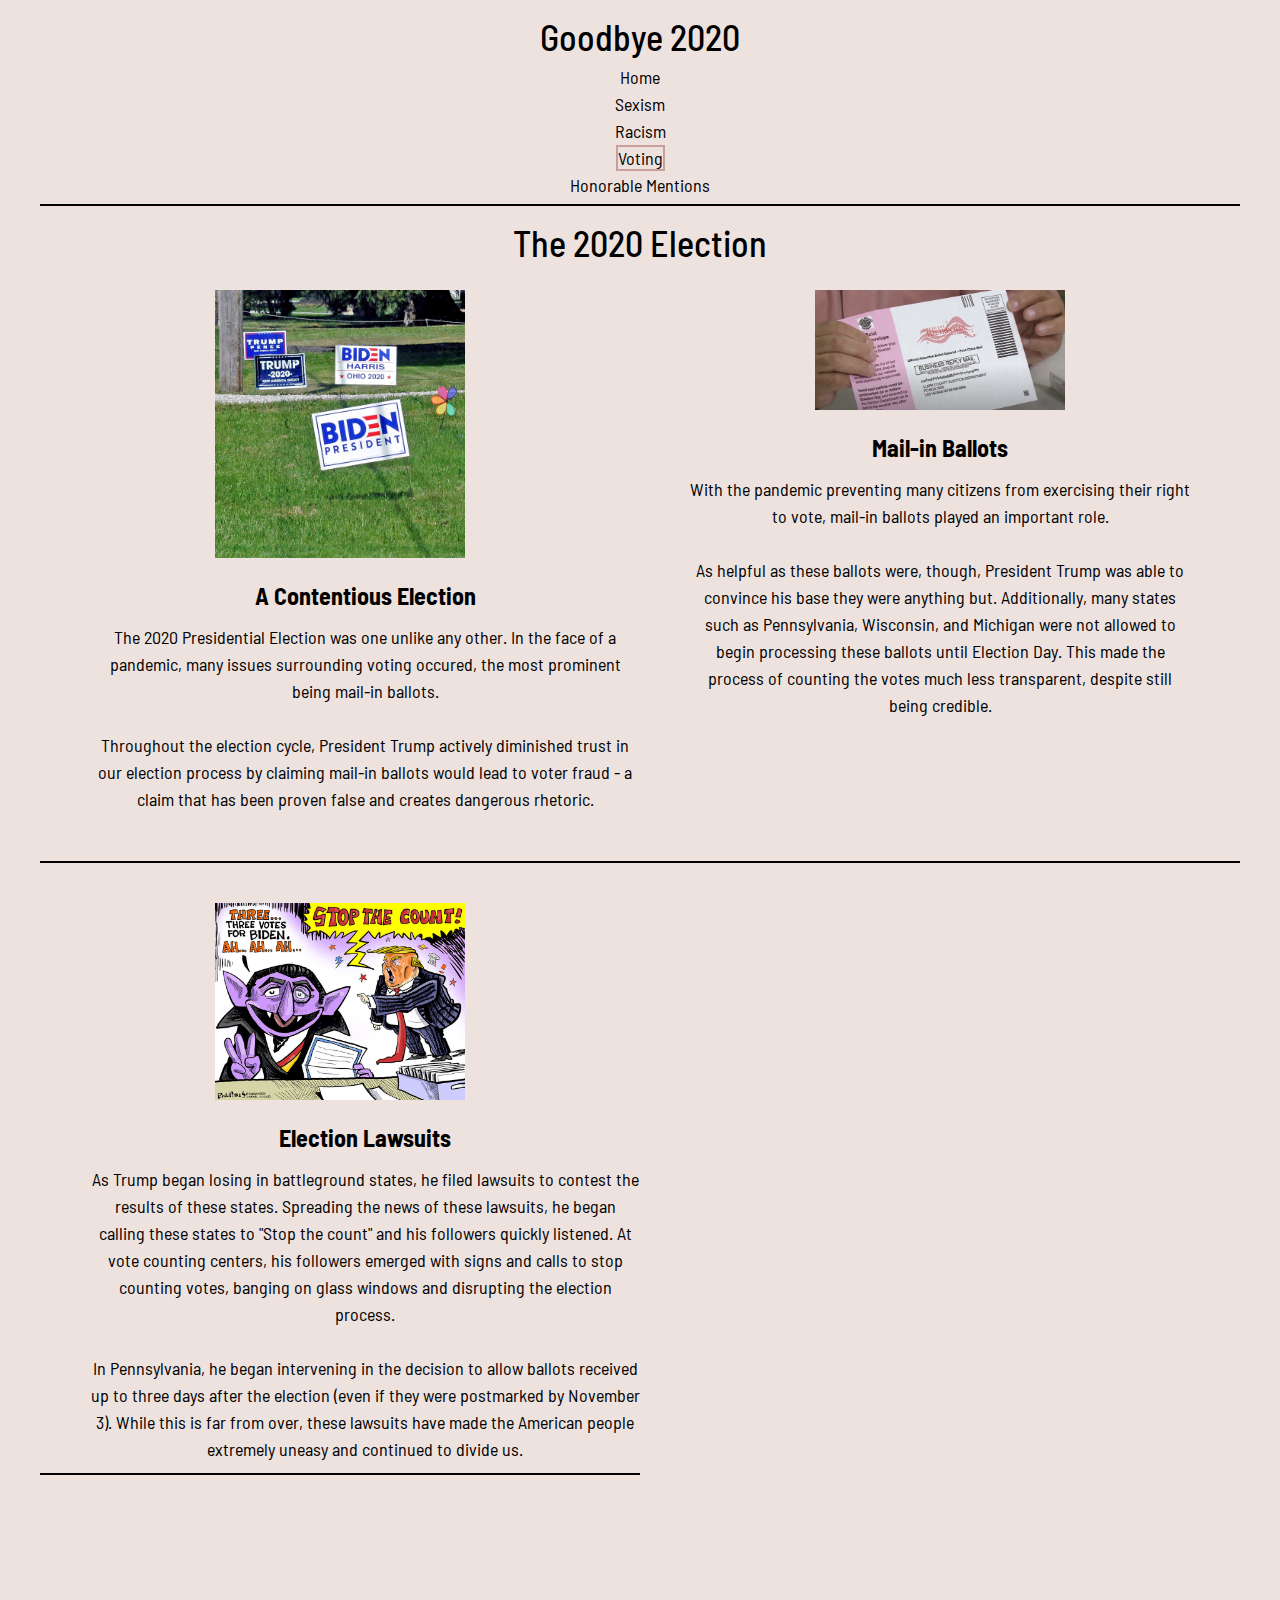
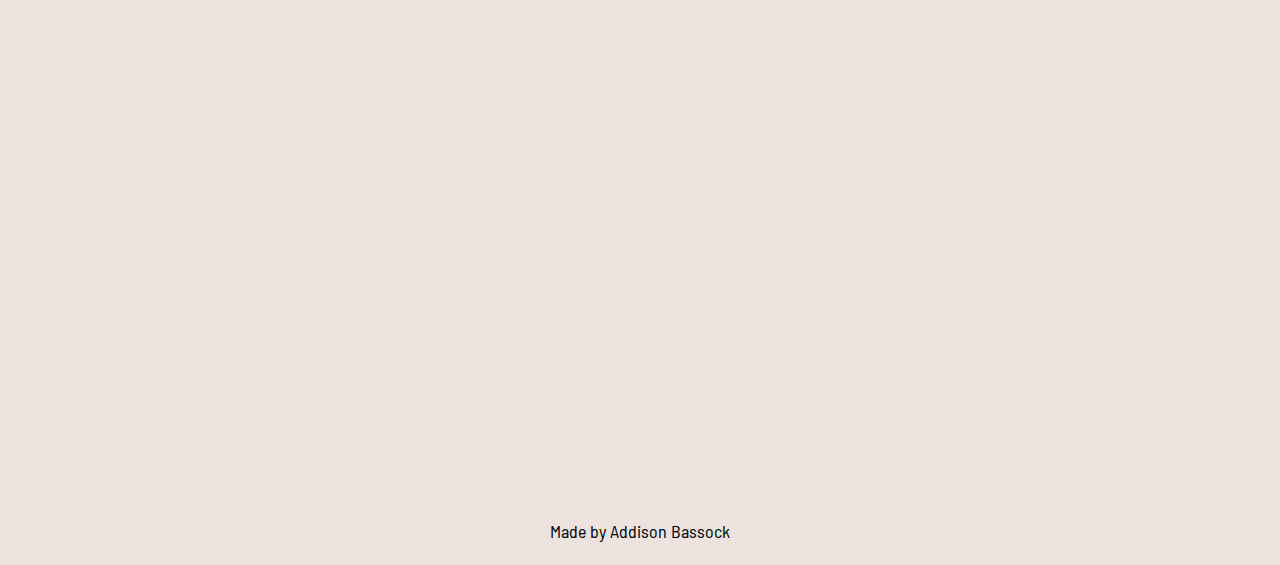
==== election.html @ f2277fe2 "Add files via upload" ====
<!DOCTYPE html>
<html lang = "en">
    <head>
        <meta charset="UTF-8">
        <meta name="viewport" content="width=device-width, initial-scale=1.0">
        <link rel = "stylesheet" href= "css/html5reset.css">
        <link rel = "stylesheet" href= "css/style.css">
        <link rel = "stylesheet" href='https://fonts.googleapis.com/css?family=Barlow Semi Condensed'>
        <title>Voting</title>
      </head>
    <body class = "election-page">
        <a class="skip" href="#skip">Skip to Main Content</a>
        <div class="election-page">
            <header>
                <div class="landing-header">
                    <h1>Goodbye 2020</h1>
                </div>
            <div class="nav">
                <nav>
                    <ul class = "nav-links">
                        <li class ="nav_item" ><a href="index.html">Home</a></li>
                        <li class ="nav_item"><a href="sexism.html">Sexism</a></li>
                        <li class ="nav_item"><a href="racism.html">Racism</a></li>
                        <li class ="nav_item"><a class="current" href="election.html">Voting</a></li>
                        <li class ="nav_item"><a href="gallery.html">Honorable Mentions</a></li>
                    </ul>
                </nav>
            </div>
            </header>
            <div class = "header" id="skip">
                <h1>The 2020 Election</h1>
            </div>
            <div class = "grid-container">
                <div class="first">
                <div class="first-image">
                    <img id = "image3" src="images/trumpvbiden.jpg" alt="trump versus biden"/>
                </div>
                <div class="first-text">
                    <h2>
                        A Contentious Election
                    </h2>
                    <p>
                        The 2020 Presidential Election was one unlike any other. In the face of a pandemic, many issues surrounding voting occured, the most prominent being mail-in ballots.
                    </p>
                    <br>
                    <p>
                        Throughout the election cycle, President Trump actively diminished trust in our election process by claiming mail-in ballots would lead to voter fraud - a claim that has been proven false and creates dangerous rhetoric.   
                    </p>
                </div>
                </div>
                <div class="second">
                <div class = "second-image">
                    <img id = "image3" src="images/mailin.png" alt="mail-in ballot"/>
                </div>
                <div class="second-text">
                    <h2>
                        Mail-in Ballots
                    </h2>
                    <p>
                        With the pandemic preventing many citizens from exercising their right to vote, mail-in ballots played an important role. 
                    </p>
                    <br>
                    <p>
                        As helpful as these ballots were, though, President Trump was able to convince his base they were anything but. Additionally, many states such as Pennsylvania, Wisconsin, and Michigan were not allowed to begin processing these ballots until Election Day. This made the process of counting the votes much less transparent, despite still being credible.  
                    </p>
                </div>
                </div>
                <div class = "third">
                <div class = "third-image">
                    <img id = "image3" src="images/stopthecount.jpg" alt="comic about election"/>
                </div>
                <div class="third-text">
                    <h2>
                        Election Lawsuits
                    </h2>
                    <p>
                        As Trump began losing in battleground states, he filed lawsuits to contest the results of these states. Spreading the news of these lawsuits, he began calling these states to "Stop the count" and his followers quickly listened. At vote counting centers, his followers emerged with signs and calls to stop counting votes, banging on glass windows and disrupting the election process.   
                    </p>
                    <br>
                    <p>
                        In Pennsylvania, he began intervening in the decision to allow ballots received up to three days after the election (even if they were postmarked by November 3). While this is far from over, these lawsuits have made the American people extremely uneasy and continued to divide us.  
                    </p>
                </div>
                </div>  
            </div>
            </div>
            <footer class = "footer-grid">
                <p>Made by Addison Bassock</p>
              </footer>
    </body>
</html>
---- css/style.css ----
html{
    scroll-behavior: smooth;
}

body{
    font-family: 'Barlow Semi Condensed';
    font-size: 18px;
    line-height: 1.5;
    color: black;
}

.home-page{
    background-color: #eee2df;
    padding-left: 20px;
    padding-right:20px;
}

.sexism-page{
    padding-left: 20px;
    padding-right:20px;
    background-color: #eee2df;
}

.racism-page{
    padding-left: 20px;
    padding-right:20px;
    background-color: #eee2df;
}

.election-page{
    padding-left: 20px;
    padding-right:20px;
    background-color: #eee2df;
}

.gallery-page{
    padding-left: 20px;
    padding-right:20px;
    background-color: #eee2df;
}

footer {
    grid-column: 1 / -1;
    padding-top: 10px;
    padding-bottom: 20px;
    text-align: center;
    margin-top: 20px;
}
.footer-grid{
    display:grid;
}

footer p{
    color: black;
}

a.skip{
    background: white;
    left: 0;
    padding: 6px;
    -webkit-transition: top 1s ease-out;
    transition: top 1s ease-out;
    z-index: 1;
    position:absolute;
    top: -40px;
  }
  
a.skip:focus{
    top: 0px;
    color: black;
    text-decoration-style: solid;
  }

h1{
    font-size: 36px;
    font-weight: 500;
    text-align: center;
    padding-top: 10px;
    
}

header{
    display: flex;
    flex-direction: column;
    align-items: center;
    text-align: center;
    position: relative;
    border-bottom: 2px solid black;
    padding-bottom: 5px;
    line-height: 1.5;
}

.nav_item a{
    color: black;
    text-decoration: none;
  }
  
.nav_item a:hover, a:focus{
    color: #c89f9c;
    transition: color 0.4s ease 0s;
}

.current{
    border: 2px solid #c89f9c;
  }

h2{
    font-size: 24px;
    padding-top: 10px;
    padding-bottom: 10px;
    text-align: center;
}

.first{
    padding-top: 10px;
    padding-bottom: 10px;
    border-bottom: 2px solid black;
}
.second{
    padding-top: 10px;
    padding-bottom:10px;
    border-bottom: 2px solid black;
}

.third{
    padding-top: 10px;
    padding-bottom:10px;
    border-bottom: 2px solid black;
}

p{
    text-align: center;
}
.gallery-home{
    display: flex;
    flex-wrap:wrap;
    flex-direction: row;
    justify-content: space-around;
}

.gallery{
    display:grid;
    grid-template-columns: 1fr 1fr;
    grid-template-rows: 1fr 1fr 1fr 1fr 1fr;
    padding-top: 10px;
    grid-column-gap: 10px;
    overflow: hidden;
  }

#image1, #image2, #image3{
    max-width: 250px;
    padding-top: 10px;
    padding-bottom: 10px;
    display: block;
    margin-left: auto;
    margin-right: auto;
  }
  
.gallery img:hover{
      opacity: 50%;
  }

.gallery-home img:hover{
    opacity: 50%;
}
  
  
.gallery div{
    overflow: hidden;
}

.gallery-home div{
    overflow:hidden;
}
  
.gallery>img{
    max-width: 400px;
    justify-self: center;
    padding: 10px;
  }

.gallery-home>img{
    width: 400px;
    height: 400px;
    justify-self: center;
    padding: 10px;
  }

.inquiries{
    font-size: 20px;
}
input[type = "text"]{
    width: 100%;
    padding: 10px;
    box-sizing: border-box;
    border: 2px solid #3d405b;
    background-color: white;
}

input[type = "email"]{
    width: 100%;
    padding: 10px;
    box-sizing: border-box;
    border: 2px solid #3d405b;
    background-color: white;
}


input[type = "submit"]{
    padding: 8px 16px;
    font-family: "Barlow Semi Condensed";
    font-size: 16px;
    margin: 20px 1px;
    text-align: left;
    border: 2px solid #3d405b;
    background-color: #3d405b;
    color: white;
}

fieldset{
    text-align: left;
    line-height: 2;
    margin: 10px 30px;
    font-size: 20px;
    border-bottom: 2px solid black;
  }

  

@media screen and (min-width:800px){
.grid-container{
    display:grid;
    grid-template-columns: 1fr 1fr;
    grid-template-rows: 1fr 1fr 1fr;
    grid-row-gap: 20px;
}
.first-image{
    grid-column: 2;
    grid-row: 1;
}

.first-image img:hover{
    opacity: 50%;
}

.first-text{
    grid-column: 1;
    grid-row: 1;
    margin-left: 50px;
    border-bottom: none;
}
.second-image{
    grid-column: 1;
    grid-row: 2;
}

.second-image img:hover{
    opacity: 50%;
}

.second-text{
    grid-column: 2;
    grid-row: 2;
    margin-right: 50px;
    margin-left: 50px;
    border-bottom: none;
}
.third-image{
    grid-column: 2;
    grid-row: 3;
}

.third-image img:hover{
    opacity: 50%;
}

.third-text{
    grid-column: 1;
    grid-row: 3;
    margin-left: 50px;
    border-bottom: none
}
}

@media (prefers-reduced-motion: reduce){
    #logo{
      animation:none;
    }
  }
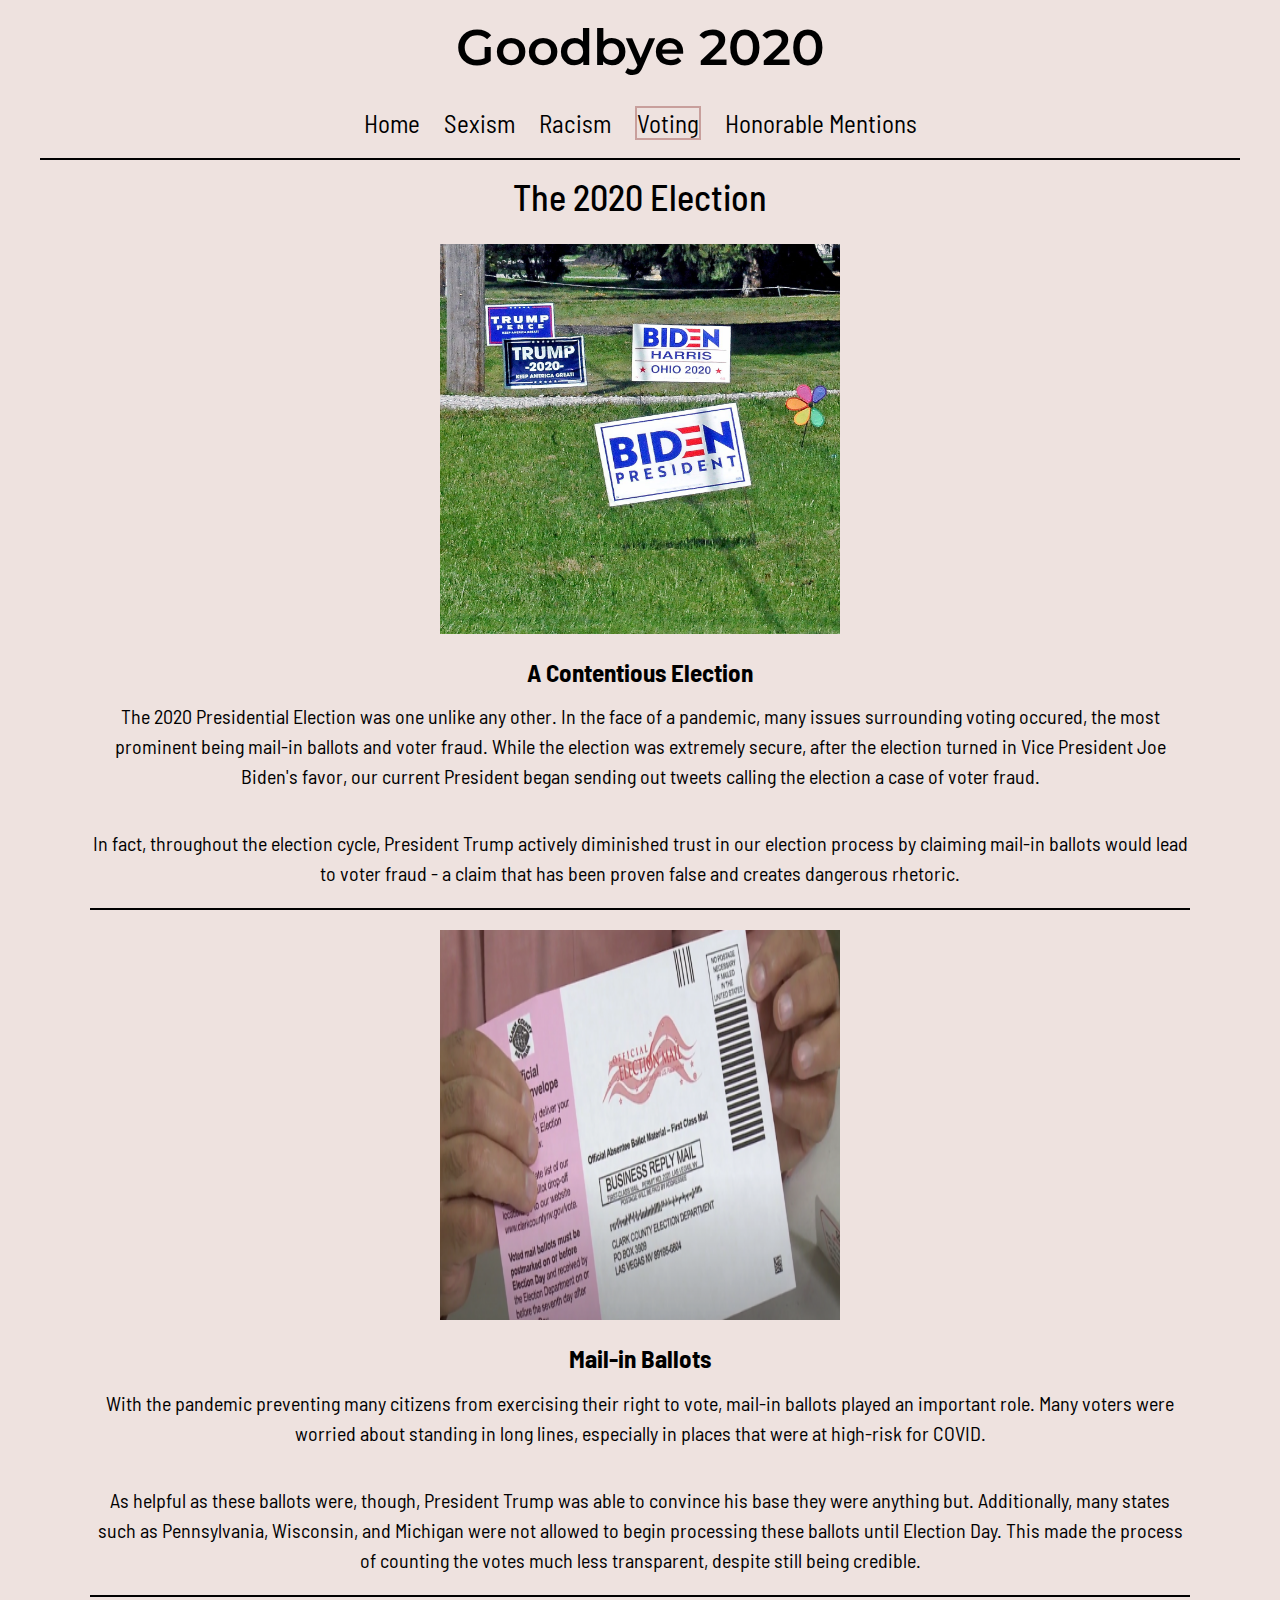
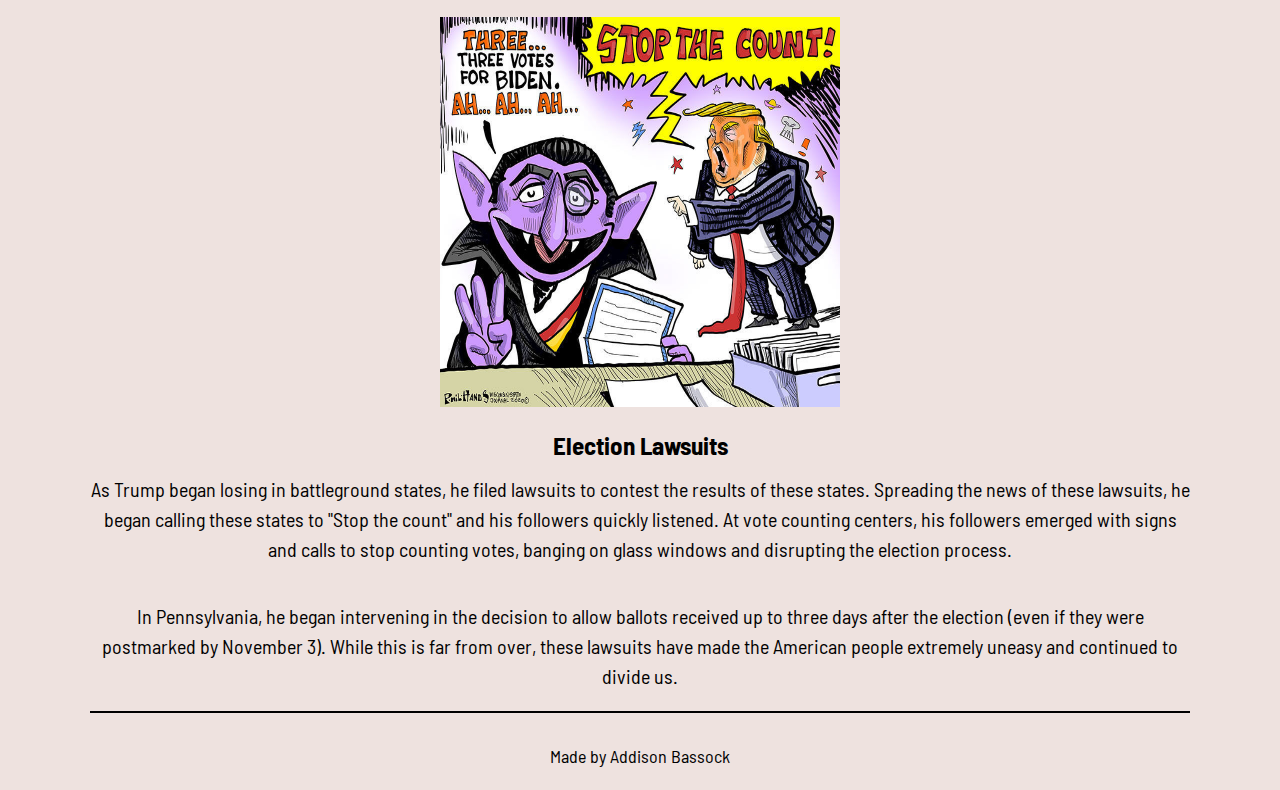
==== commit c45a86d7: "fixed font and added a picture" ====
--- a/election.html
+++ b/election.html
@@ -6,6 +6,7 @@
         <link rel = "stylesheet" href= "css/html5reset.css">
         <link rel = "stylesheet" href= "css/style.css">
         <link rel = "stylesheet" href='https://fonts.googleapis.com/css?family=Barlow Semi Condensed'>
+        <link rel = "stylesheet" href='https://fonts.googleapis.com/css?family=Montserrat'>
         <title>Voting</title>
       </head>
     <body class = "election-page">
@@ -40,11 +41,11 @@
                         A Contentious Election
                     </h2>
                     <p>
-                        The 2020 Presidential Election was one unlike any other. In the face of a pandemic, many issues surrounding voting occured, the most prominent being mail-in ballots.
+                        The 2020 Presidential Election was one unlike any other. In the face of a pandemic, many issues surrounding voting occured, the most prominent being mail-in ballots and voter fraud. While the election was extremely secure, after the election turned in Vice President Joe Biden's favor, our current President began sending out tweets calling the election a case of voter fraud.
                     </p>
                     <br>
                     <p>
-                        Throughout the election cycle, President Trump actively diminished trust in our election process by claiming mail-in ballots would lead to voter fraud - a claim that has been proven false and creates dangerous rhetoric.   
+                        In fact, throughout the election cycle, President Trump actively diminished trust in our election process by claiming mail-in ballots would lead to voter fraud - a claim that has been proven false and creates dangerous rhetoric.   
                     </p>
                 </div>
                 </div>
@@ -57,7 +58,7 @@
                         Mail-in Ballots
                     </h2>
                     <p>
-                        With the pandemic preventing many citizens from exercising their right to vote, mail-in ballots played an important role. 
+                        With the pandemic preventing many citizens from exercising their right to vote, mail-in ballots played an important role. Many voters were worried about standing in long lines, especially in places that were at high-risk for COVID. 
                     </p>
                     <br>
                     <p>
--- a/css/style.css
+++ b/css/style.css
@@ -8,7 +8,11 @@
     line-height: 1.5;
     color: black;
 }
-
+.landing-header h1{
+    font-size: 50px;
+    font-family: 'Montserrat';
+    font-weight: 600;
+}
 .home-page{
     background-color: #eee2df;
     padding-left: 20px;
@@ -63,13 +67,13 @@
     z-index: 1;
     position:absolute;
     top: -40px;
-  }
-  
+}
+
 a.skip:focus{
     top: 0px;
     color: black;
     text-decoration-style: solid;
-  }
+}
 
 h1{
     font-size: 36px;
@@ -79,17 +83,21 @@
     
 }
 
-header{
+.landing-header{
     display: flex;
     flex-direction: column;
     align-items: center;
     text-align: center;
-    position: relative;
+    line-height: 1.5;
+}
+.nav{
+    display:flex;
+    flex-direction:column;
+    align-items: center;
+    text-align: center;
     border-bottom: 2px solid black;
     padding-bottom: 5px;
-    line-height: 1.5;
-}
-
+}
 .nav_item a{
     color: black;
     text-decoration: none;
@@ -134,28 +142,30 @@
 .gallery-home{
     display: flex;
     flex-wrap:wrap;
-    flex-direction: row;
+    flex-direction: column;
     justify-content: space-around;
 }
 
 .gallery{
     display:grid;
-    grid-template-columns: 1fr 1fr;
-    grid-template-rows: 1fr 1fr 1fr 1fr 1fr;
+    grid-template-columns: 1fr;
+    grid-template-rows: 1fr 1fr 1fr 1fr 1fr 1fr 1fr 1fr 1fr;
     padding-top: 10px;
     grid-column-gap: 10px;
     overflow: hidden;
+    border-bottom: 2px solid black;
   }
 
 #image1, #image2, #image3{
-    max-width: 250px;
+    width: 280px;
+    height:270px;
     padding-top: 10px;
     padding-bottom: 10px;
     display: block;
     margin-left: auto;
     margin-right: auto;
   }
-  
+
 .gallery img:hover{
       opacity: 50%;
   }
@@ -212,9 +222,22 @@
     font-size: 16px;
     margin: 20px 1px;
     text-align: left;
-    border: 2px solid #3d405b;
+    border: 2px;
     background-color: #3d405b;
     color: white;
+    -webkit-animation-name: form; 
+    -webkit-animation-duration: 4s;
+    animation-name: form;
+    animation-duration: 7s;
+    animation-iteration-count: infinite;
+}
+
+@keyframes form{
+    0% {background-color:#3d405b;}
+    33% {background-color:#EB6D80;}
+    66% {background-color:#FFAA83;}
+    100% {background-color:#3d405b;}
+
 }
 
 fieldset{
@@ -225,66 +248,179 @@
     border-bottom: 2px solid black;
   }
 
-  
-
-@media screen and (min-width:800px){
-.grid-container{
-    display:grid;
-    grid-template-columns: 1fr 1fr;
-    grid-template-rows: 1fr 1fr 1fr;
-    grid-row-gap: 20px;
-}
-.first-image{
-    grid-column: 2;
-    grid-row: 1;
-}
-
-.first-image img:hover{
-    opacity: 50%;
-}
-
-.first-text{
-    grid-column: 1;
-    grid-row: 1;
-    margin-left: 50px;
-    border-bottom: none;
-}
-.second-image{
-    grid-column: 1;
-    grid-row: 2;
-}
-
-.second-image img:hover{
-    opacity: 50%;
-}
-
-.second-text{
-    grid-column: 2;
-    grid-row: 2;
-    margin-right: 50px;
-    margin-left: 50px;
-    border-bottom: none;
-}
-.third-image{
-    grid-column: 2;
-    grid-row: 3;
-}
-
-.third-image img:hover{
-    opacity: 50%;
-}
-
-.third-text{
-    grid-column: 1;
-    grid-row: 3;
-    margin-left: 50px;
-    border-bottom: none
+/* Tablet */
+@media screen and (min-width: 768px) and (max-width: 1024px){
+    .gallery-home{
+        display: flex;
+        flex-wrap:wrap;
+        flex-direction: row;
+        justify-content: space-around;
+    }
+
+    #image1, #image2, #image3{
+        width: 300px;
+        height:290px;
+        padding-top: 10px;
+        padding-bottom: 10px;
+        display: block;
+        margin-left: auto;
+        margin-right: auto;
+      }
+
+    .gallery{
+        display:grid;
+        grid-template-columns: 1fr 1fr;
+        grid-template-rows: 1fr 1fr 1fr 1fr 1fr;
+        padding-top: 10px;
+        grid-column-gap: 10px;
+        overflow: hidden;
+}
+
+.gallery>img{
+        max-width: 400px;
+        justify-self: space-between;
+        padding: 10px;
+}
+
+.nav_item{
+        display: inline-block;
+        padding: 10px;
+        margin-top: 10px;
+        font-size: 18px;
+}
+
+/* For the first section on each page */
+.first{
+    margin-right: 50px;
+    margin-left:50px;
+}
+.first-text h2{
+    font-size: 23px;
+}
+.first-text p{
+    font-size: 20px;
+    padding-bottom: 10px;
+}
+
+/* For the second section on each page */
+.second{
+    margin-right: 50px;
+    margin-left:50px;
+}
+.second-text h2{
+    font-size: 23px;
+}
+.second-text p{
+    font-size: 20px;
+    padding-bottom: 10px;
+}
+
+/* For the third section on each page */
+.third{
+    margin-right: 50px;
+    margin-left:50px;
+}
+.third-text h2{
+    font-size: 23px;
+}
+.third-text p{
+    font-size: 20px;
+    padding-bottom: 10px;
+}
+
+}
+/* Desktop */
+@media screen and (min-width:1024px){
+.gallery{
+        grid-template-columns: 1fr 1fr 1fr;
+        grid-template-rows: 1fr 1fr 1fr;
+        padding-top: 10px;
+        grid-column-gap: 10px;
+        overflow: hidden;
+}
+
+.gallery>img{
+        max-width: 400px;
+        justify-self: space-between;
+        padding: 10px;
+}
+
+.landing-header{
+    flex-direction: column;
+    align-content:center;
+    text-align:center;
+}
+.nav_item{
+    display: inline-block;
+    padding: 10px;
+    margin-top: 10px;
+    font-size: 25px;
+}
+
+.gallery-home{
+    display: flex;
+    flex-wrap:wrap;
+    flex-direction: row;
+    justify-content: space-around;
+}
+
+#image1, #image2, #image3{
+    width: 400px;
+    height:390px;
+    padding-top: 10px;
+    padding-bottom: 10px;
+    display: block;
+    margin-left: auto;
+    margin-right: auto;
+  }
+
+/* For the first section on each page */
+.first{
+    margin-right: 50px;
+    margin-left:50px;
+}
+.first-text h2{
+    font-size: 25px;
+}
+.first-text p{
+    font-size: 20px;
+    padding-bottom: 10px;
+}
+/* For the second section on each page */
+.second{
+    margin-right: 50px;
+    margin-left:50px;
+}
+.second-text h2{
+    font-size: 25px;
+}
+.second-text p{
+    font-size: 20px;
+    padding-bottom: 10px;
+}
+/* For the third section on each page */
+.third{
+    margin-right: 50px;
+    margin-left:50px;
+}
+.third-text h2{
+    font-size: 25px;
+}
+.third-text p{
+    font-size: 20px;
+    padding-bottom: 10px;
+}
+
+.introduction{
+    font-size: 20px;
 }
 }
 
 @media (prefers-reduced-motion: reduce){
-    #logo{
+    form{
       animation:none;
+
+
     }
   }
 
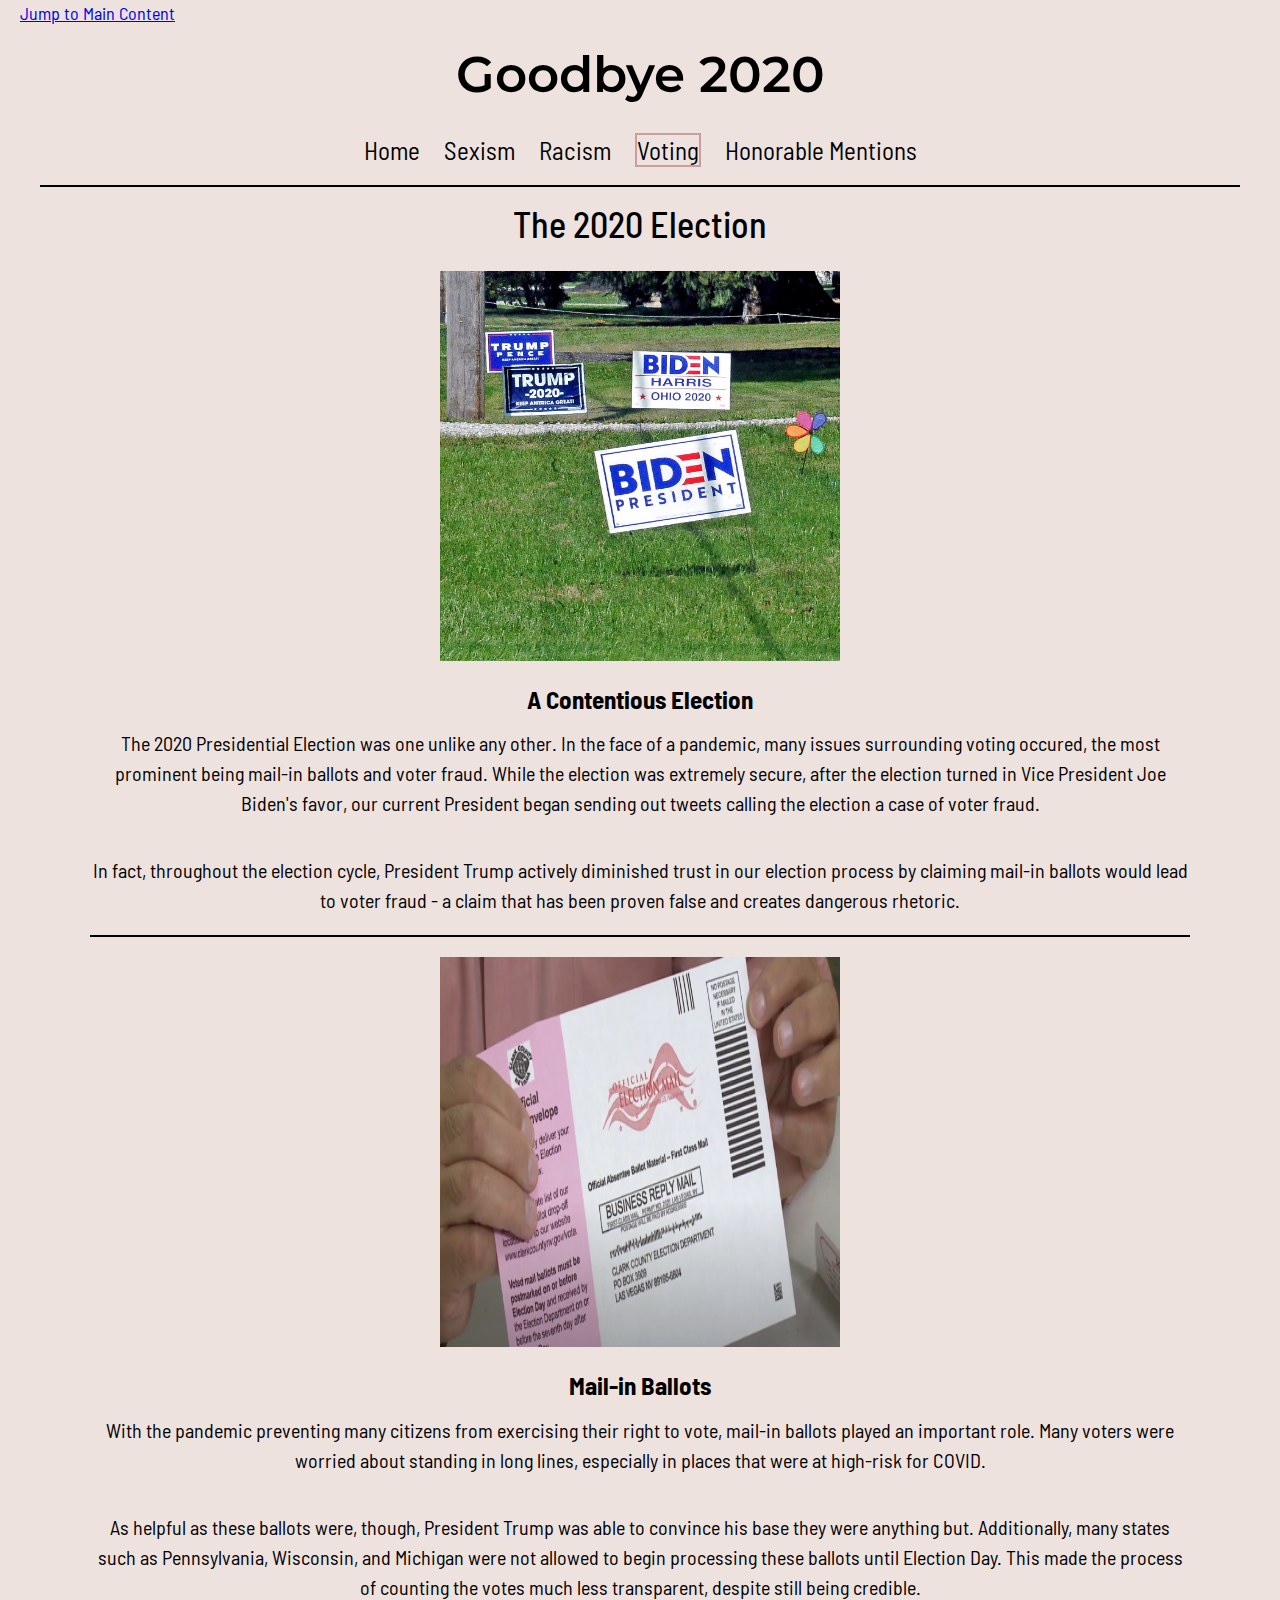
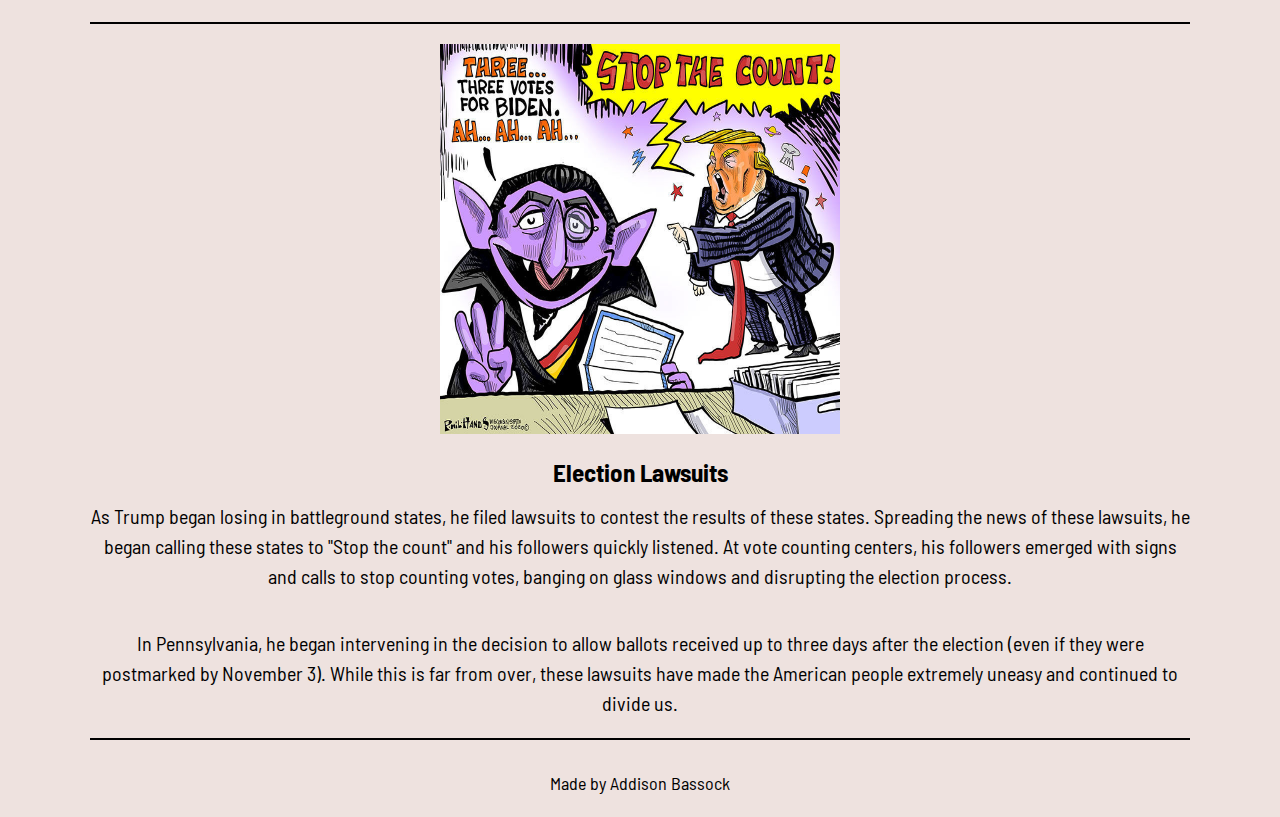
==== commit 423b41a6: "changed skip" ====
--- a/election.html
+++ b/election.html
@@ -10,7 +10,7 @@
         <title>Voting</title>
       </head>
     <body class = "election-page">
-        <a class="skip" href="#skip">Skip to Main Content</a>
+        <div class="skip"><a href="#main">Jump to Main Content</a></div>
         <div class="election-page">
             <header>
                 <div class="landing-header">
@@ -28,7 +28,7 @@
                 </nav>
             </div>
             </header>
-            <div class = "header" id="skip">
+            <div class = "header" id="main">
                 <h1>The 2020 Election</h1>
             </div>
             <div class = "grid-container">
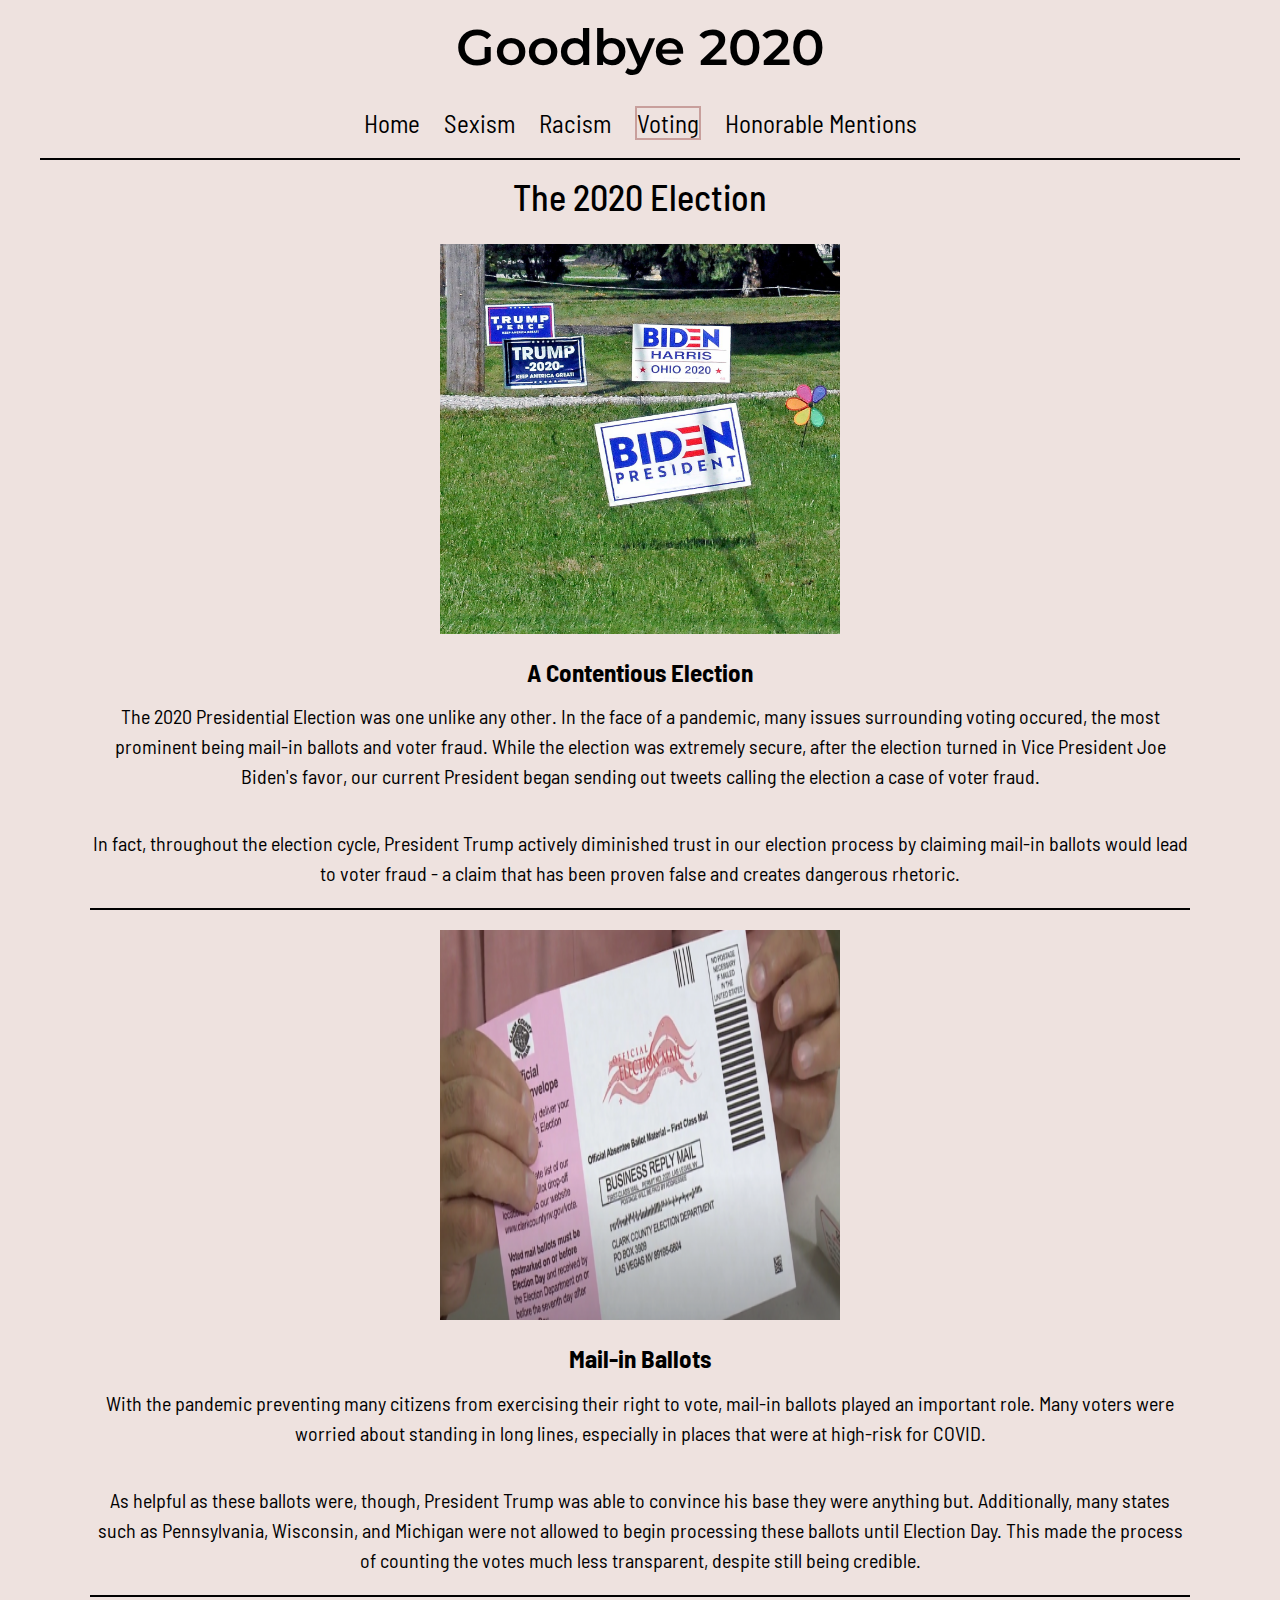
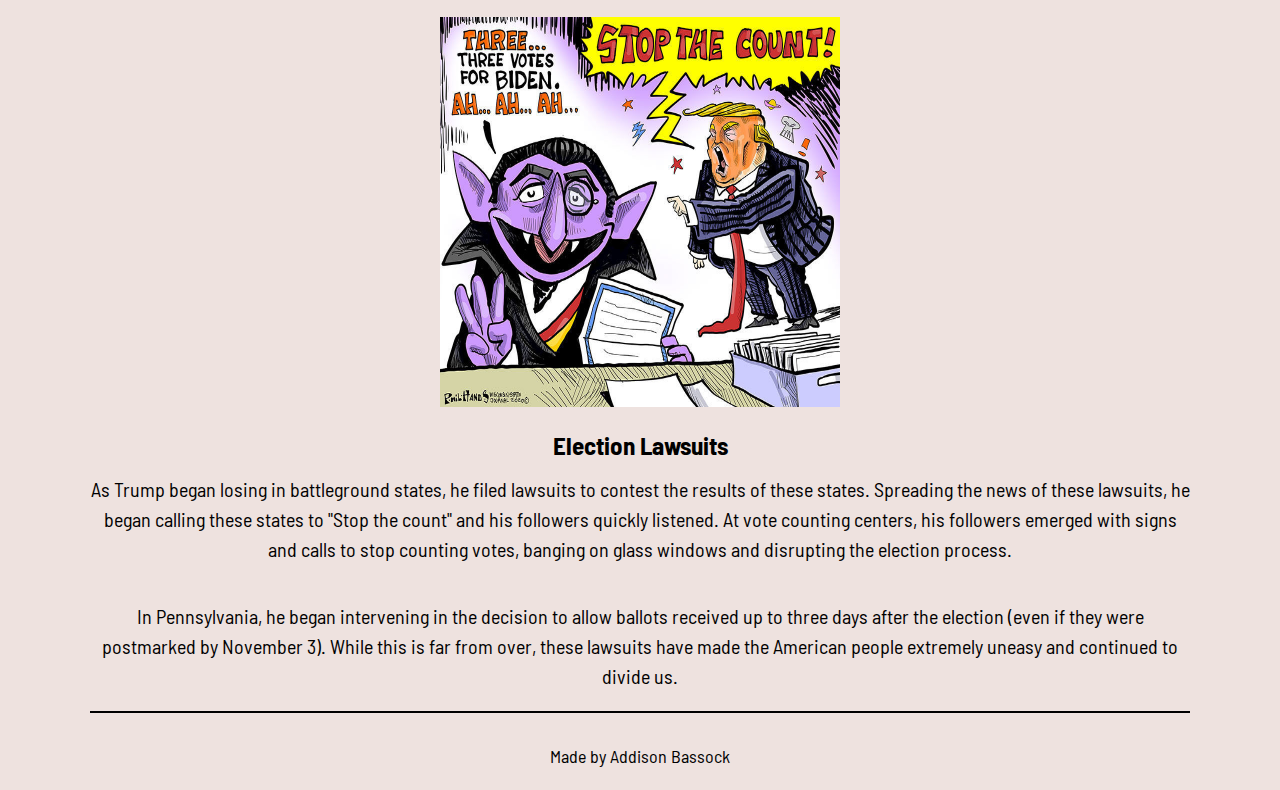
==== commit 3e5dea99: "changed logo and colors" ====
--- a/election.html
+++ b/election.html
@@ -7,6 +7,7 @@
         <link rel = "stylesheet" href= "css/style.css">
         <link rel = "stylesheet" href='https://fonts.googleapis.com/css?family=Barlow Semi Condensed'>
         <link rel = "stylesheet" href='https://fonts.googleapis.com/css?family=Montserrat'>
+        <link rel="shortcut icon" type="image/png" href="images/addison.png"/>
         <title>Voting</title>
       </head>
     <body class = "election-page">
--- a/css/style.css
+++ b/css/style.css
@@ -58,7 +58,7 @@
     color: black;
 }
 
-a.skip{
+.skip a{
     background: white;
     left: 0;
     padding: 6px;
@@ -69,7 +69,7 @@
     top: -40px;
 }
 
-a.skip:focus{
+.skip a:focus{
     top: 0px;
     color: black;
     text-decoration-style: solid;
@@ -157,6 +157,16 @@
   }
 
 #image1, #image2, #image3{
+    width: 280px;
+    height:270px;
+    padding-top: 10px;
+    padding-bottom: 10px;
+    display: block;
+    margin-left: auto;
+    margin-right: auto;
+  }
+
+  .img1, .img2, .img3, .img4, .img5, .img6, .img7, .img8, .img9{
     width: 280px;
     height:270px;
     padding-top: 10px;
@@ -235,8 +245,8 @@
 @keyframes form{
     0% {background-color:#3d405b;}
     33% {background-color:#EB6D80;}
-    66% {background-color:#FFAA83;}
-    100% {background-color:#3d405b;}
+    66% {background-color:#3d405b ;}
+    100% {background-color:#EB6D80;}
 
 }
 
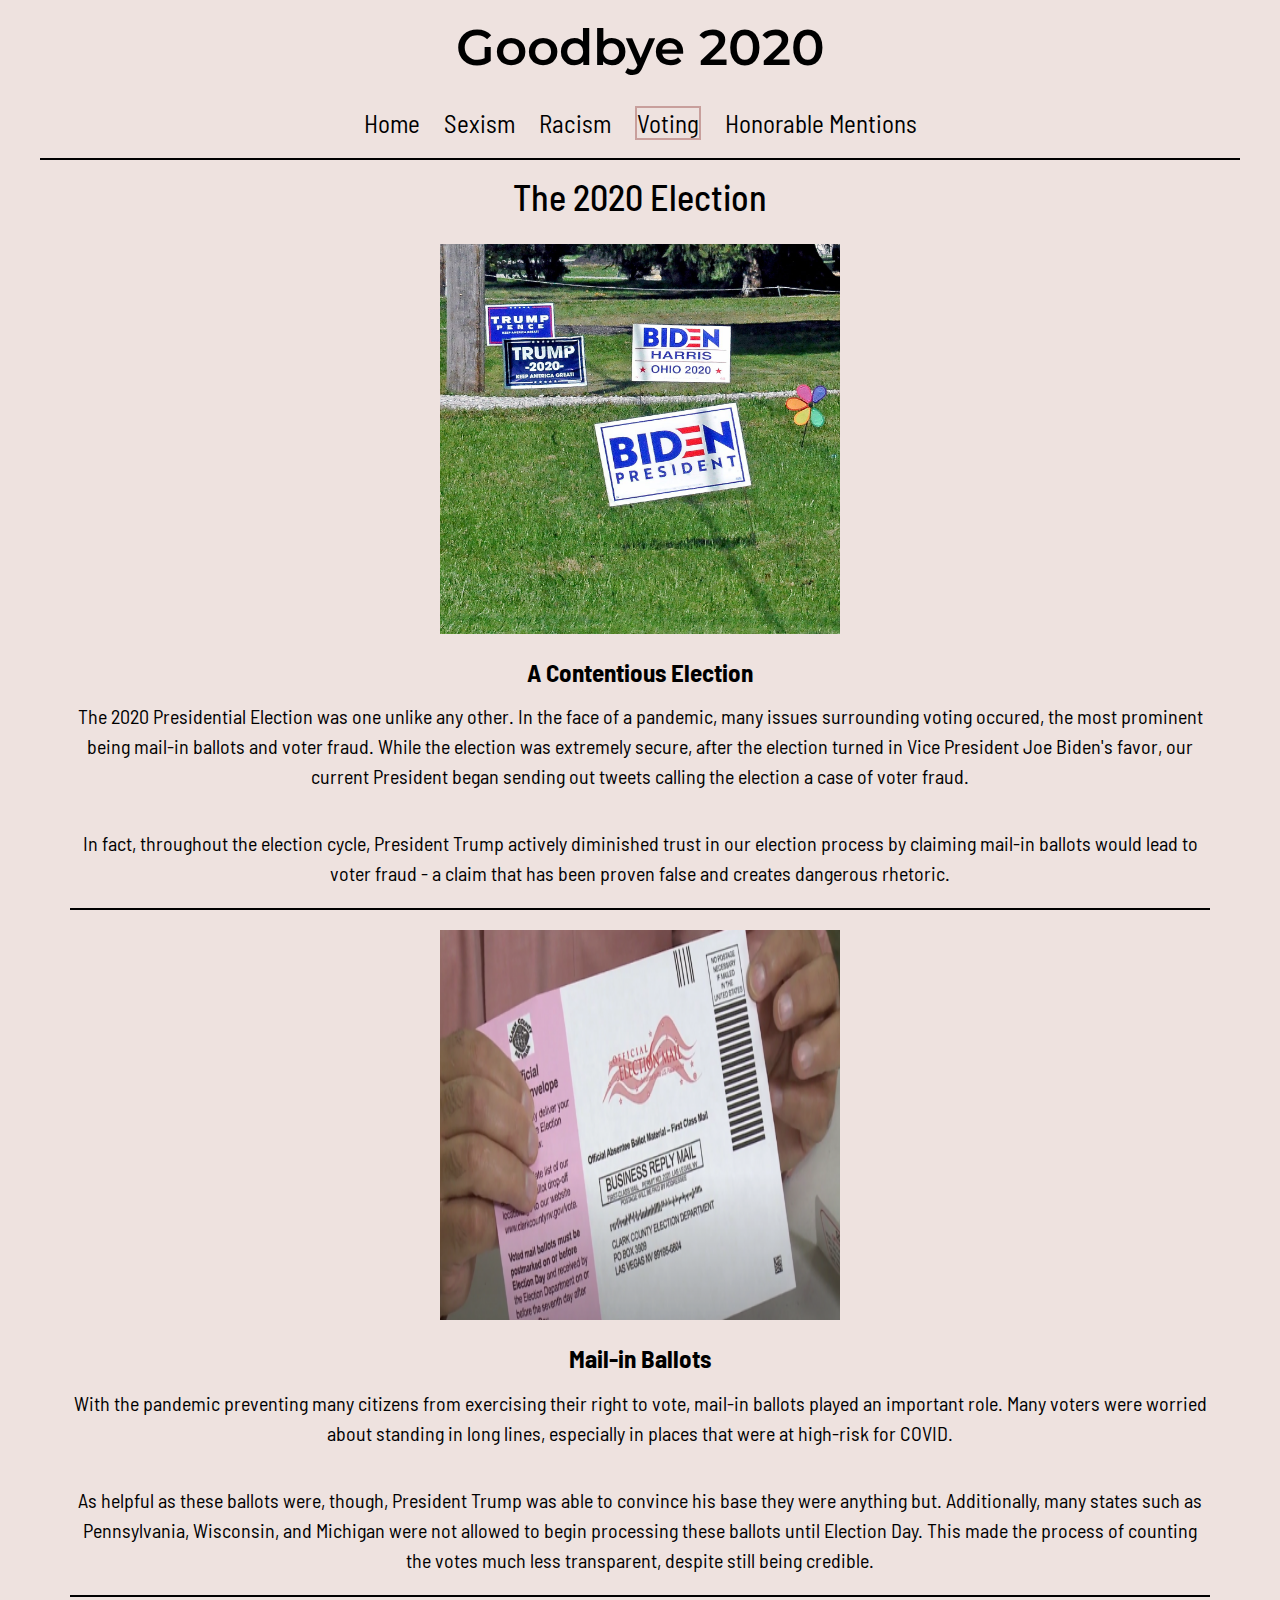
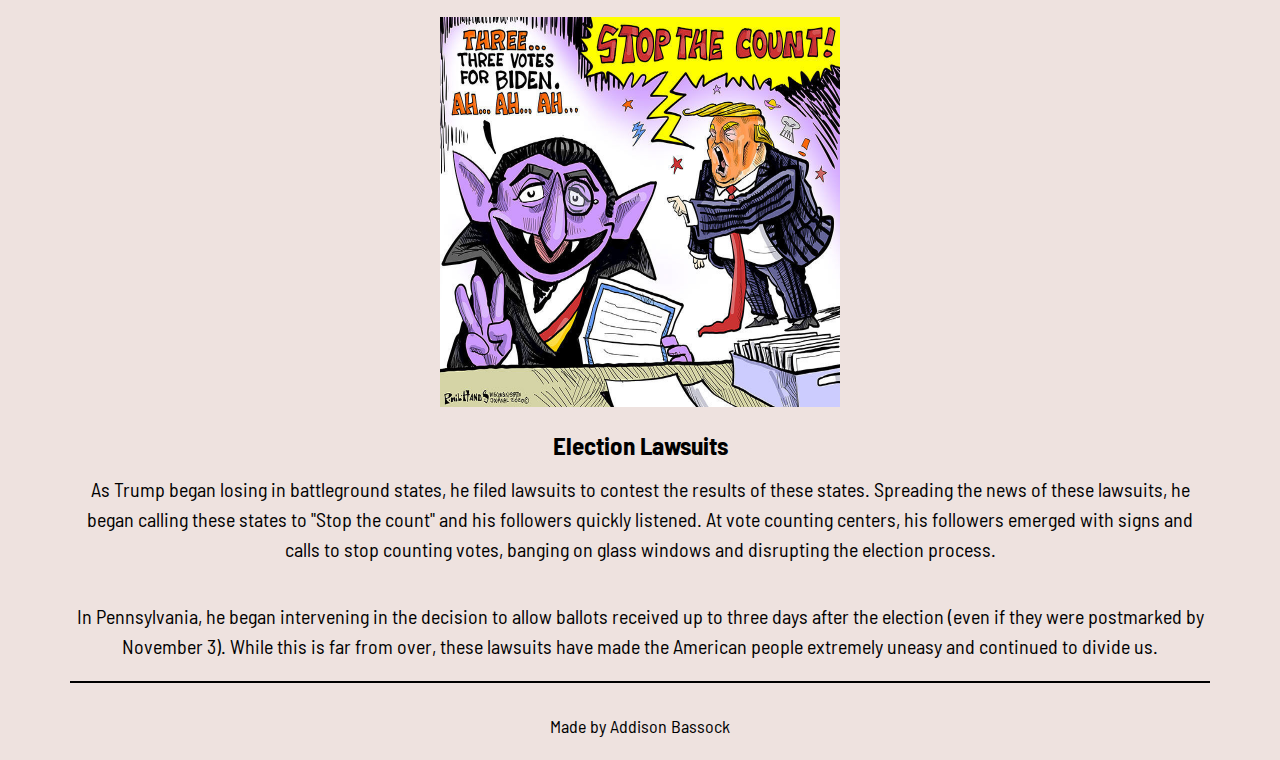
==== commit 3c85ae2f: "landmark" ====
--- a/election.html
+++ b/election.html
@@ -29,13 +29,13 @@
                 </nav>
             </div>
             </header>
-            <div class = "header" id="main">
+            <main id = "main">
                 <h1>The 2020 Election</h1>
             </div>
             <div class = "grid-container">
                 <div class="first">
                 <div class="first-image">
-                    <img id = "image3" src="images/trumpvbiden.jpg" alt="trump versus biden"/>
+                    <img id = "image1" src="images/trumpvbiden.jpg" alt="trump versus biden"/>
                 </div>
                 <div class="first-text">
                     <h2>
@@ -52,7 +52,7 @@
                 </div>
                 <div class="second">
                 <div class = "second-image">
-                    <img id = "image3" src="images/mailin.png" alt="mail-in ballot"/>
+                    <img id = "image2" src="images/mailin.png" alt="mail-in ballot"/>
                 </div>
                 <div class="second-text">
                     <h2>
@@ -89,5 +89,6 @@
             <footer class = "footer-grid">
                 <p>Made by Addison Bassock</p>
               </footer>
+            </main>
     </body>
 </html>--- a/css/style.css
+++ b/css/style.css
@@ -182,8 +182,7 @@
 
 .gallery-home img:hover{
     opacity: 50%;
-}
-  
+} 
   
 .gallery div{
     overflow: hidden;
@@ -367,13 +366,6 @@
     font-size: 25px;
 }
 
-.gallery-home{
-    display: flex;
-    flex-wrap:wrap;
-    flex-direction: row;
-    justify-content: space-around;
-}
-
 #image1, #image2, #image3{
     width: 400px;
     height:390px;
@@ -427,10 +419,15 @@
 }
 
 @media (prefers-reduced-motion: reduce){
-    form{
-      animation:none;
-
-
-    }
-  }
-
+    input[type = "submit"]{
+        animation: none !important;
+        color: white;
+
+      }
+      .skip a{
+        -webkit-transition: none;
+        transition: none;
+      }
+
+  }
+
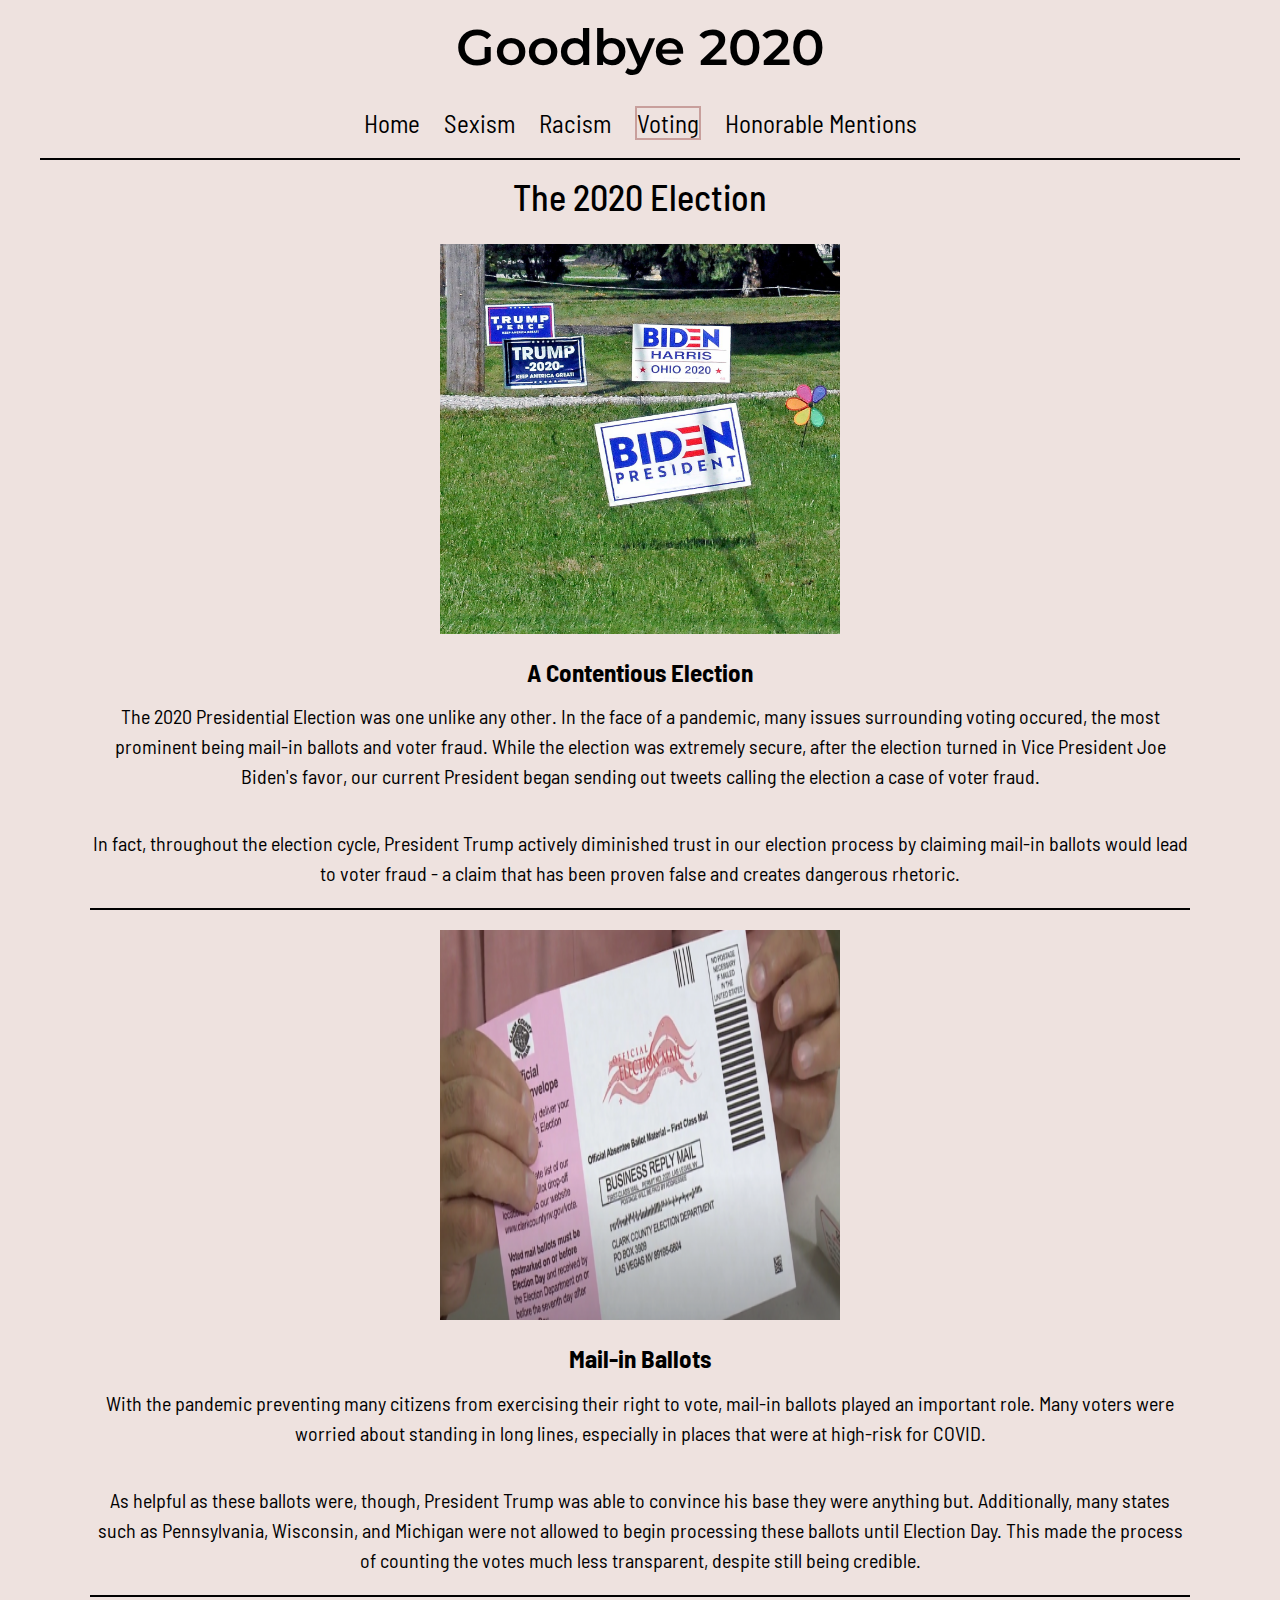
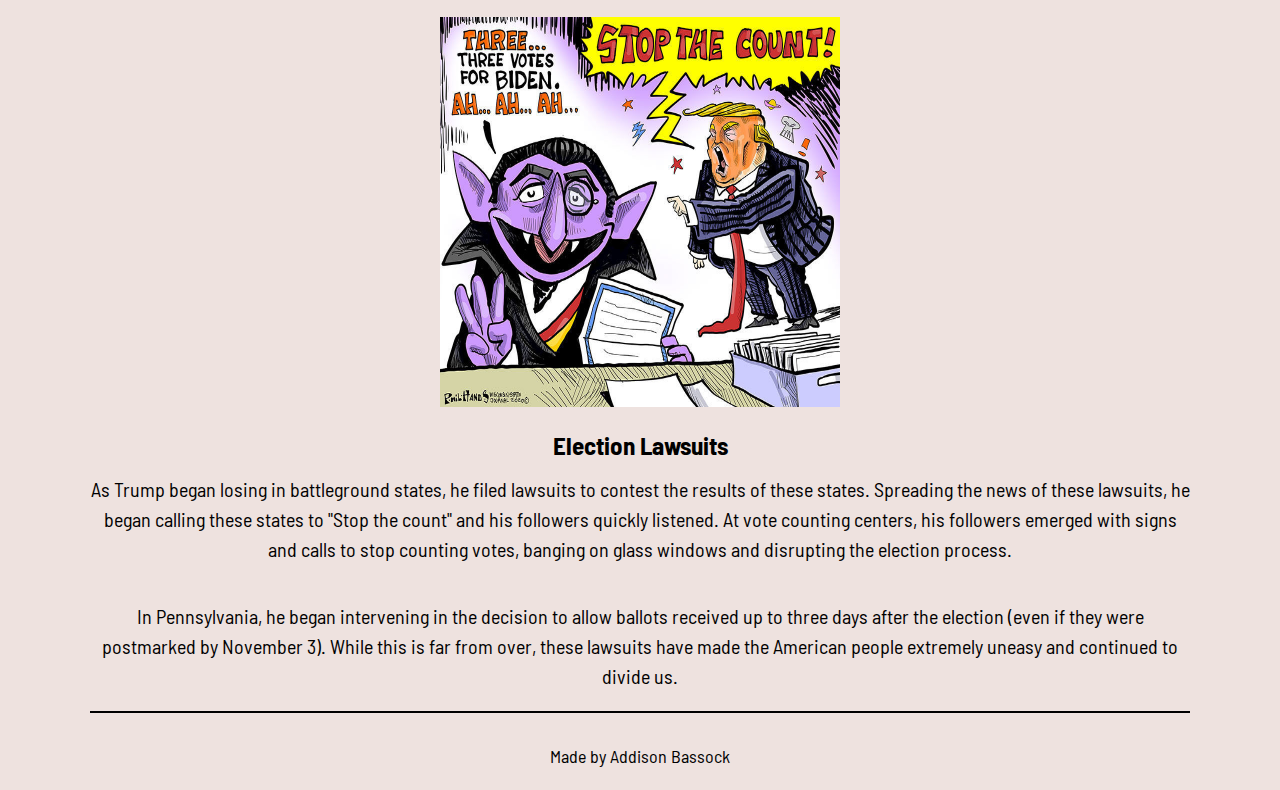
==== commit e1680006: "changed div" ====
--- a/election.html
+++ b/election.html
@@ -31,7 +31,6 @@
             </header>
             <main id = "main">
                 <h1>The 2020 Election</h1>
-            </div>
             <div class = "grid-container">
                 <div class="first">
                 <div class="first-image">
